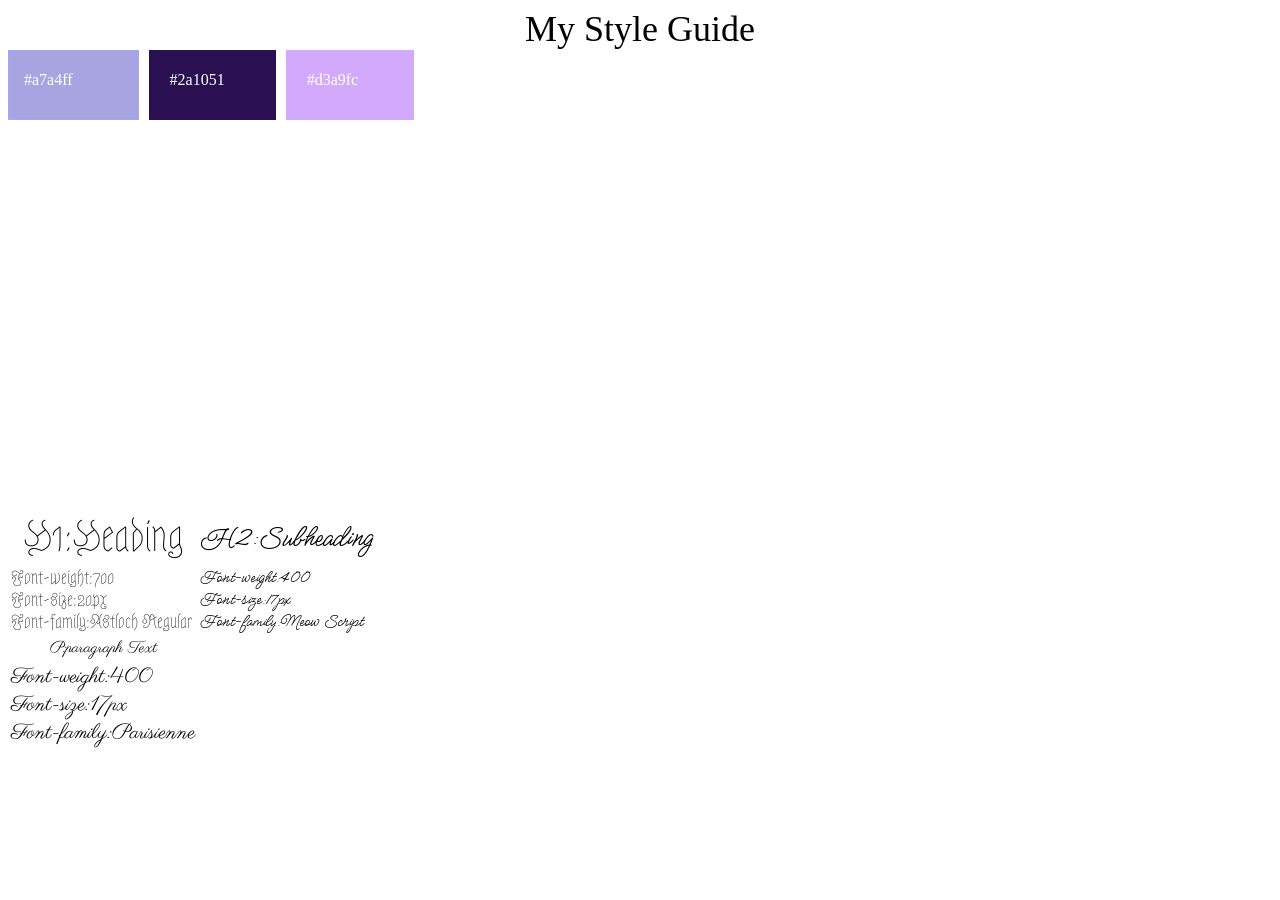
==== index.html @ a5e4c136 "rename" ====
<!DOCTYPE html>
<html lang="en">
  <head>
    <meta charset="UTF-8">
    <meta name="viewport" content="width=device-width, initial-scale=1.0">
    <title>My Style Guide</title>
    <link href="./styles.css" type="text/css" rel="stylesheet">
    <link rel="preconnect" href="fonts.googleapis.com">
    <link rel="preconnect" href="https://fonts.gstatic.com" crossorigin >
    <link href="https://fonts.googleapis.com/css2?family=Astloch:wght@400;700&family= Cinzel:wght@400..900&family=Meow+Script&family=Parisienne&display=swap" rel="stylesheet">
    <link href="https://fonts.googleapis.com/css2?family=Cormorant+Unicase:wght@300;400;500;600;700&display=swap" rel="stylesheet">
    </head>
    <body>
      <header>My Style Guide</header>
      <section class="sections">
        <div class="colors">
                <li class="color1">#a7a4ff</li>
                <li class="color3">#2a1051</li>
                <li class="color4">#d3a9fc</li>
                <li class="color5”>#4f0000</li>  
                <li class”=“color2”>#aa77aa</li>
                <li class="color6”>#003f5c</li>
                <li class="color7”>#ff80ff</li>
                <li class="color8”>#c80815</li>
                <li class="color9”>#a94e74</li>
                <li class="color10”>#7151a9</li>
                <li class="color11”>#ee00ff</li>
                <li class="color12”>#ff007f</li>
                <li class="color13”>#771155</li>
        </div>
    </section>
    <section class="sections">
        <table>
          <colgroup>
          <col span="1" />
          <col span="1" />
          </colgroup>
          <thead>
            <tr>
              <th scope="col" class="cinz">CINZEL</th>
              <th scope="col" class="para">Parisienne</th>
            </tr>
           </thead>
           <tbody>
            <tr>
              <td scope="col" class="cinz">Like the sailor said, quote..</td>
              <td class="c"> "Ain't that a hole in a boat".. </td>
            </tr>
            <tr>
              <td class="b">My head keeps spinnin' </td>
              <td class="d"> I go to sleep and keep grinnin' </td>
             </tr>
             <tr> 
              <td class="g">If this is just the beginnin' </td>
              <td class="h">My life is gonna be beautiful</td>
              </tr>
             </tbody>
            </table>
            <br /><br />
  <table>
    <colgroup>
    <col span="1" />
    <col span="1" class="font8" />
    </colgroup>
    <thead>
      <tr>
        <th scope="col" class="meow-script-regular">Meow Script</th>
        <th scope="col" class="astloch-regular">Astloch</th><th scope="col" class="Cormorant-unicase">Cormorant Unicase</th>
      </tr>
      </thead>
      <tbody>
        <tr>
          <td scope="col" class="f">..I've sunshine enough to spread</td>
          <td scope="col" class="i">It's just like the fella said</td>
          <td class="cormorant-unicase1">How lucky can one guy be</td>
        </tr>
        <tr>
          <td class="j">Tell me quick, </td> <td class="k">ain't love a kick </td><td class="cormorant-unicase-light">I kissed her and she kissed me</td>
        </tr>
        <tr>
          <td class="e">Tell me quick</td><td class="astloch">Ain't love a kick in the head</td>
          <td class="cormorant-unicase2">Like the fella once said..</td>
        </tr>
        <tr><td class="l">Ain't that a kick in the head</td><td class="m">The room was completely black</td><td class="cormorant-unicase-medium">I hugged her and she hugged back</td>
        </tr>
      </tbody>
    </table>
  </section>
<section>
  <section class="sections">
    <table>
      <colgroup>
      <col span="1" class="text1" />
      <col span="1" class="text2" />
      </colgroup>
      <thead>
        <tr>
          <th scope="col" class="h1header">H1:Heading</th>
          <th scope="col" class="subtext">H2:Subheading</th>
        </tr>
      </thead>
      <tbody>
        <tr>
            <td scope="col" class="ast">Font-weight:700<br />Font-size:20px<br />Font-family:Astloch Regular</td>
          <td class="meow">Font-weight:400<br />Font-size:17px<br />Font-family:Meow Script</td>
        </tr>
        <tr>
          <th scope="row" class="para">P:paragraph Text</th>
        </tr>
        <tr>
          <td scope="col" class="parisienne-regular">Font-weight:400<br />Font-size:17px<br />Font-family:Parisienne</td>
        </tr>
        </tbody>
      </table>
      </section>
    </body>
</html>
---- styles.css ----
*sections */

.sections {
  margin-top:20px;
  margin-bottom:20px;
  margin-left:10px;
  border:2px solid #EEddff;
  padding:5px;
}

/*headers and titles*/

.cinz {
  font-family: "Cinzel", serif;
  font-size: 20px;
  font-weight: 400;
  font-style: normal;
  letter-spacing: 2px;
}

header {
  font-family: "Times New Roman", cursive;
  font-size: 36px;
  font-weight: 300;
  font-style: normal;
  text-align:center;
}

li {
  color: #ffffff;
  font-family: ""
}

/* colors styling */

.colors {
  flex-direction: row;
  flex-wrap: wrap;
  align-items: flex-start;
  display: inline-flex;
}
.color1 {
  display: block;
  border-left: 1px solid #a7a4ff;
  border-right: 1px solid #a7a4ff;
  border-top: 1px solid #a7a4ff;
  border-bottom: 1px solid #a7a4ff;
  padding-left: 15px;
  padding-top: 20px;
  padding-bottom: 30px;
  padding-right: 65px;
  background-color: rgb(167, 164, 225);
  margin-right: 10px;
  margin-bottom: 5px;
}
.color2 {
  display: block;
  border-left: 1px solid #aa77aa;
  border-right: 1px solid #aa77aa;
  border-top: 1px solid #aa77aa;
  border-bottom: 1px solid #aa77aa;
  padding-left: 20px;
  padding-top: 20px;
  padding-bottom: 30px;
  padding-right: 65px;
  background-color: rgba(170, 119, 170, 1.0);
  margin-right: 10px;
  margin-left: 0px;
}
.color3 {
  display: block;
  border-left: 1px solid #2a1051;
  border-right: 1px solid #2a1051;
  border-top: 1px solid #2a1051;
  border-bottom: 1px solid #2a1051;
  padding-left: 20px;
  padding-top: 20px;
  padding-bottom: 30px;
  padding-right: 50px;
  background-color: rgba(42, 16, 81, 1.0);
  margin-left: 0px;
  margin-right: 10px;
  margin-bottom: 5px;
}
.color4 {
  display:block;
  border-left: 1px solid #d3a9fc;
  border-right: 1px solid #d3a9fc;
  border-top: 1px solid #d3a9fc;
  border-bottom: 1px solid #d3a9fc;
  padding-left: 20px;
  padding-top: 20px;
  padding-right: 55px;
  padding-bottom: 30px;
  background-color: rgba(211, 169, 252, 1.0);
  margin-left: 0px;
  margin-right: 10px;
  margin-bottom: 5px;
}
.color5 {
  display: block;
  border-left: 1px solid #4f0000;
  border-right: 1px solid #4f0000;
  border-top: 1px solid #4f0000;
  border-bottom: 1px solid #4f0000;
  padding-left: 20px;
  padding-top: 20px;
  padding-bottom: 30px;
  padding-right: 75px;
  background-color: rgba(79, 0, 0, 1.0);
  margin-right: 10px;
  margin-bottom: 5px;
  margin-left: 0px;
}
.color6 {
  display: block;
  border-left: 1px solid #003f5c;
  border-right: 1px solid #003f5c;
  border-top: 1px solid #003f5c;
  border-bottom: 1px solid #003f5c;
  padding-left: 10px;
  padding-top: 20px;
  padding-bottom: 30px;
  padding-right: 40px;
  background-color: rgba(0, 63, 92, 1.0);
  margin-right: 10px;
  margin-bottom: 5px;
  margin-left: 0px;
}
.color7 {
  display: block;
  border-left: 1px solid #ff80ff;
  border-right: 1px solid #ff80ff;
  border-top: 1px solid #ff80ff;
  border-bottom: 1px solid #ff80ff;
  padding-left: 20px;
  padding-top: 20px;
  padding-bottom: 30px;
  padding-right: 70px;
  background-color: rgba(255, 128, 255, 1.0);
  margin-left: 0px;
  margin-right: 5px;
  margin-bottom: 5px;
}
.color8 {
  display: block;
  border-left: 1px solid #c80815;
  border-right: 1px solid #c80815;
  border-top: 1px solid #c80815;
  border-bottom: 1px solid #c80815;
  padding-left: 20px;
  padding-top: 20px;
  padding-bottom: 30px;
  padding-right: 40px;
  background-color: rgba(200, 8, 21, 1.0);
  margin-left: 3px;
  margin-right: 10px;
  margin-bottom: 5px;
}
.color9 {
  display: block;
  border-left: 1px solid #a94e74;
  border-right: 1px solid #a94e74;
  border-top: 1px solid #a94e74;
  border-bottom: 1px solid #a94e74;
  padding-left: 20px;
  padding-top: 20px;
  padding-bottom: 30px;
  padding-right: 80px;
  background-color: rgba(168, 78, 116, 1.0);
  margin-left: 0px;
  margin-right: 10px;
  margin-bottom: 5px;
}
.color10 {
  display: block;
  border-left: 1px solid #7151a9;
  border-right: 1px solid #7151a9;
  border-top: 1px solid #7151a9;
  border-bottom: 1px solid #7151a9;
  padding-left: 20px;
  padding-top: 20px;
  padding-bottom: 30px;
  padding-right: 60px;
  background-color: rgba(113, 81, 169, 1.0);
  margin-left: 0px;
  margin-right: 10px;
  margin-bottom: 5px;
}
.color11 {
  display: block;
  border-left: 1px solid #ee00ff;
  border-right: 1px solid #ee00ff;
  border-top: 1px solid #ee00ff;
  border-bottom: 1px solid #ee00ff;
  padding-left: 20px;
  padding-top: 20px;
  padding-bottom: 30px;
  padding-right: 58px;
  background-color: rgb(238, 0, 255);
  margin-left: 0px;
  margin-right: 10px;
  margin-bottom: 5px;
}
.color12 {
  display: block;
  border-left: 1px solid #ff007f;
  border-right: 1px solid #ff007f;
  border-top: 1px solid #ff007f;
  border-bottom: 1px solid #ff007f;
  padding-left: 20px;
  padding-top: 20px;
  padding-bottom: 30px;
  padding-right: 55px;
  background-color: rgba(255, 0, 128, 1.0);
  margin-left: 0px;
  margin-right: 10px;
  margin-bottom: 5px;
}
.color13 {
  display: block;
  border-left: 1px solid #771155;
  border-right: 1px solid #771155;
  border-top: 1px solid #771155;
  border-bottom: 1px solid #771155;
  padding-left: 20px;
  padding-top: 20px;
  padding-bottom: 30px;
  padding-right: 60px;
  background-color: rgba(119, 17, 85, 1.0);
  margin-left: 0px;
  margin-right: 10px;
  margin-bottom: 5px;
}

/*font styles and font table styling */

.astloch-bold{
  font-family: "Astloch", system-ui;
  font-weight: 400;
  font-style: normal;
  font-size: 36px;
}

.textstyles {
  font-family: "Engagement", cursive;
  font-weight: 100;
  font-size: 18px;
  font-style: normal;
}

.c {
  font-family: "Parisienne", serif;
  font-size: 18px;
  font-weight: 400;
  font-style: normal;
  letter-spacing: 2px;
  text-decoration: underline;
}

.b {
  font-family: "Cinzel", serif;
  font-size: 18px;
  font-weight: 400;
  font-style: normal;
  letter-spacing: 2px;
  text-transform: lowercase;
}

.d {
  font-family: "Parisienne", serif;
  font-size: 18px;
  font-weight: 400;
  font-style: normal;
  letter-spacing: 2px;
  text-transform: lowercase;
}

.meow-script-regular {
  font-family: "Meow Script";
  font-weight: 400;
  font-style: normal;
  font-size: 36px;
}

.e {
  font-family: "Meow Script", serif;
  font-size: 36px;
  font-weight: 300;
  font-style: normal;
}

.g {
  font-family: "Cinzel", serif;
  font-size: 18px;
  font-weight: 400;
  font-style: normal;
  text-transform: uppercase;
}

.h {
  font-family: "Parisienne", serif;
  font-size: 18px;
  font-weight: 300;
  font-style: italic;
}

.f {
  font-family: "Meow Script", serif;
  font-size: 18px;
  font-weight: 400;
  font-style: normal;
}
.i {
  font-family: "Astloch", serif;
  font-size: 25px;
  font-weight: 300;
  font-style: normal;
  text-decoration: underline;
}

.k {
  font-family: "Astloch", serif;
  font-size: 20px;
  font-weight: 400;
  font-style: normal;
}

.j {
  font-family: "Meow Script", serif;
  font-size: 37px;
  font-weight: 600;
  font-style: normal;
  text-transform: lowercase;
}

.Cormorant-Unicase {
  font-family: "Cormorant Unicase", serif;
  font-weight: 300;
  font-style: normal;
}

.cormorant-unicase1 {
  font-family: "Cormorant Unicase", serif;
  font-weight: 400;
  font-size: 21px;
  font-style: normal;
}

.cormorant-unicase-light {
  font-family: "Cormorant Unicase", serif;
  font-weight: 300;
  font-size: 18px;
  font-style: normal;
}
.cormorant-unicase2 {
  font-family: "Cormorant Unicase", serif;
  font-weight: 300;
  font-size: 18px;
  font-style: normal;
  text-decoration: underline;
}
.astloch-regular {
  font-family: "Astloch", system-ui;
  font-weight: 400;
  font-size: 31px;
  font-style: normal;
}
.astloch {
  font-family: "Astloch", system-ui;
  font-weight: 400;
  font-size: 21px;
  font-style: normal;
}
.l {
  font-family: "Meow Script", serif;
  font-weight: 300;
  font-size: 20px;
  font-style: normal;
}
.m {
  font-family: "Astloch", system-ui;
  font-weight: 300;
  font-size: 18px;
  font-style: normal;
}
.cormorant-unicase-medium {
  font-family: "Cormorant Unicase", serif;
  font-weight: 500;
  font-style: normal; 
}
/*text styles section */
.h1header {
  font-family: "Astloch", system-ui;
  font-weight: 400;
  font-size: 41px;
  font-style: bold;
}
.subtext {
  font-family: "Meow Script", serif;
  font-weight: 400;
  font-size: 31px;
  font-style: bold;
}
.ast{
  font-family: "Astloch", system-ui;
  font-weight: 400;
  font-size: 18px;
  font-style: normal;
}

.meow {
  font-family: "Meow Script", serif;
  font-weight: 400;
  font-size: 18px;
  font-style: normal;
}

.para {
  font-family: "Parisienne", sans-serif;
  font-weight: 400;
  font-style: normal;
}
.parisienne-regular {
  font-family: "Parisienne", sans-serif;
  font-weight: 400;
  font-size: 21px;
  font-style: normal;
}
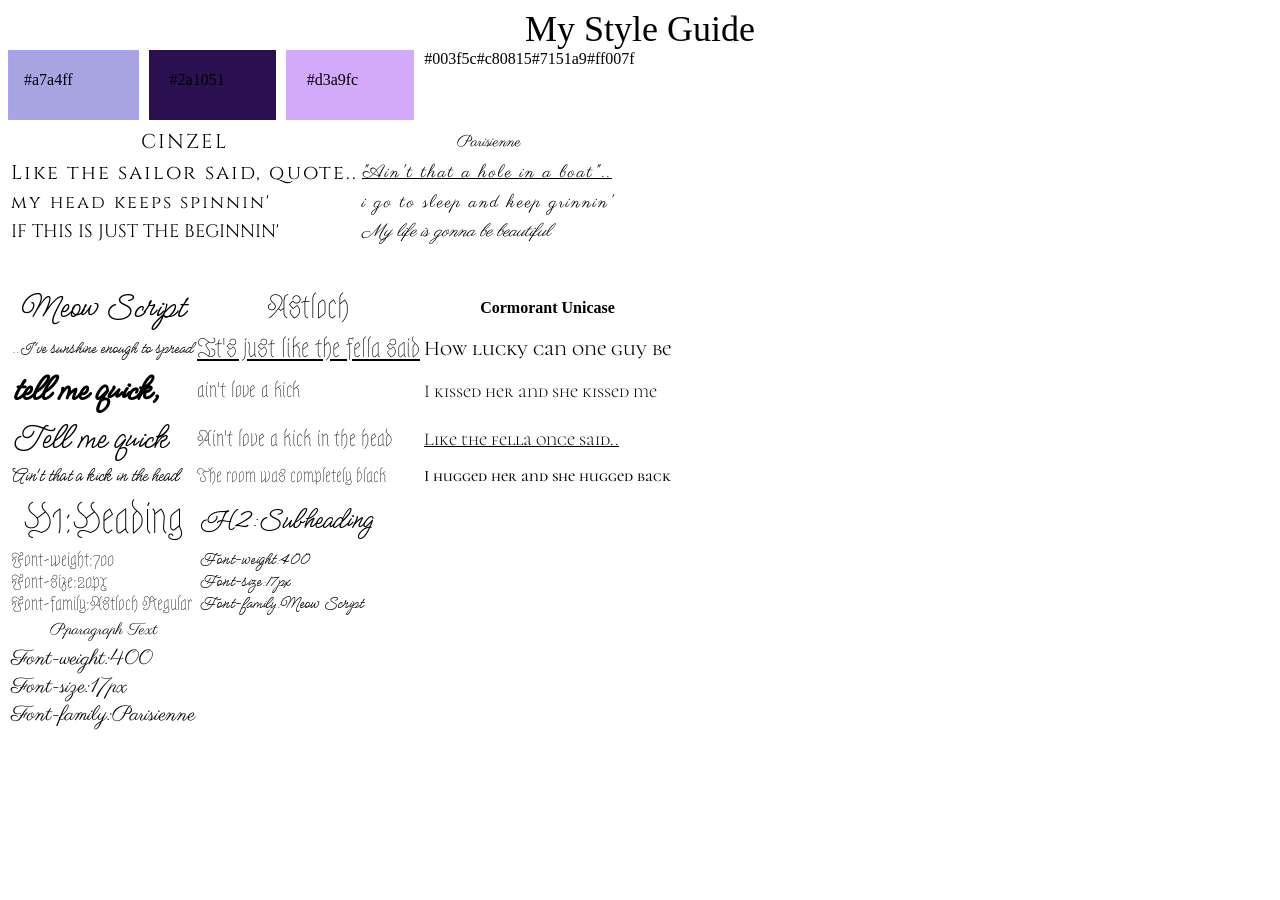
==== commit 2d84104f: "Change color list from <li> to <div> elements Updated color list from list items to div elements for" ====
--- a/index.html
+++ b/index.html
@@ -14,19 +14,19 @@
       <header>My Style Guide</header>
       <section class="sections">
         <div class="colors">
-                <li class="color1">#a7a4ff</li>
-                <li class="color3">#2a1051</li>
-                <li class="color4">#d3a9fc</li>
-                <li class="color5”>#4f0000</li>  
-                <li class”=“color2”>#aa77aa</li>
-                <li class="color6”>#003f5c</li>
-                <li class="color7”>#ff80ff</li>
-                <li class="color8”>#c80815</li>
-                <li class="color9”>#a94e74</li>
-                <li class="color10”>#7151a9</li>
-                <li class="color11”>#ee00ff</li>
-                <li class="color12”>#ff007f</li>
-                <li class="color13”>#771155</li>
+                <div class="color1">#a7a4ff</div>
+                <div class="color3">#2a1051</div>
+                <div class="color4">#d3a9fc</div>
+                <div class="color5”>#4f0000</div>  
+                <div class”=“color2”>#aa77aa</div>
+                <div class="color6”>#003f5c</div>
+                <div class="color7”>#ff80ff</div>
+                <div class="color8”>#c80815</div>
+                <div class="color9”>#a94e74</div>
+                <div class="color10”>#7151a9</div>
+                <div class="color11”>#ee00ff</div>
+                <div class="color12”>#ff007f</div>
+                <div class="color13”>#771155</div>
         </div>
     </section>
     <section class="sections">
@@ -115,4 +115,4 @@
       </section>
     </body>
 </html>
-        +        
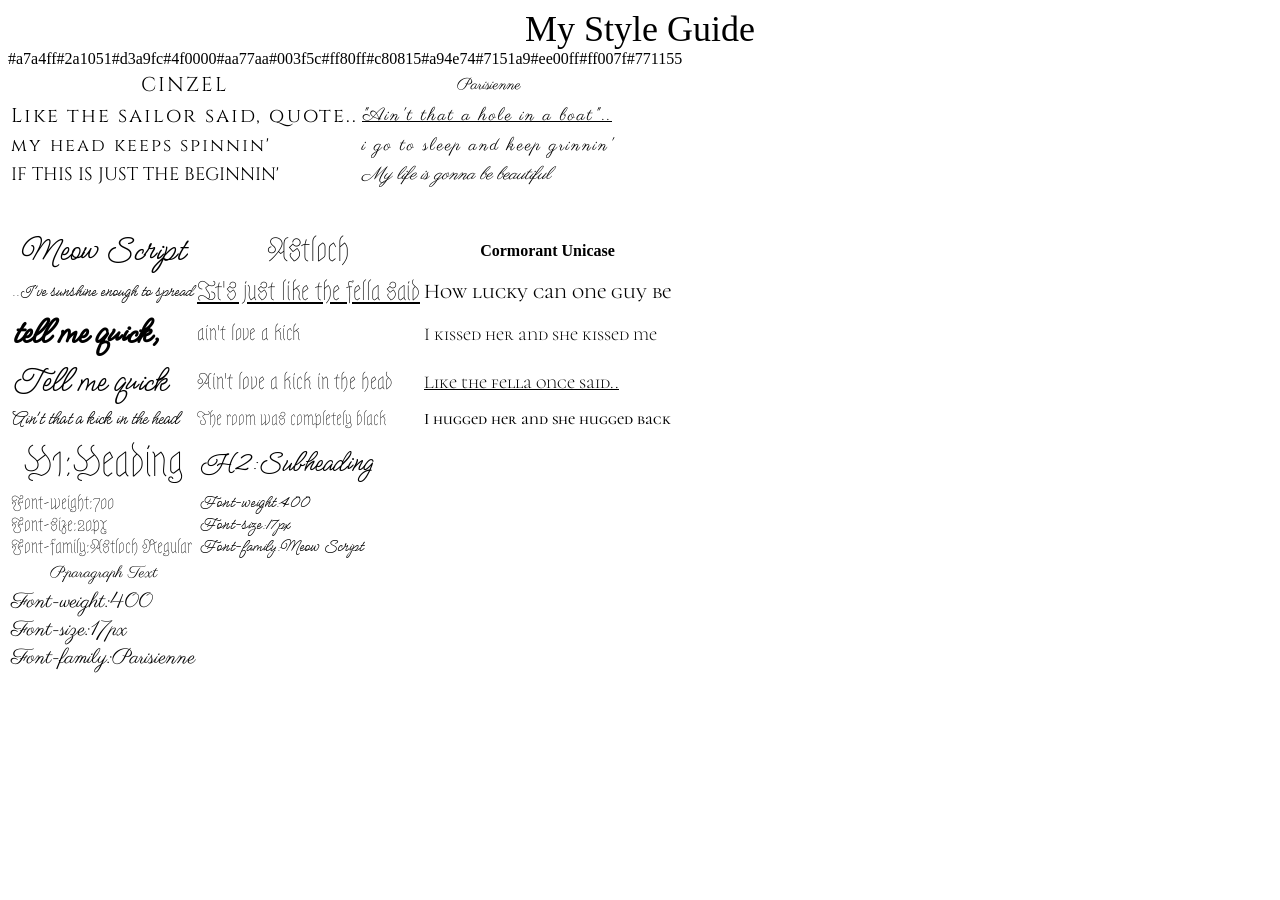
==== commit 0406877c: "Change div classes to IDs for color sections" ====
--- a/index.html
+++ b/index.html
@@ -14,19 +14,19 @@
       <header>My Style Guide</header>
       <section class="sections">
         <div class="colors">
-                <div class="color1">#a7a4ff</div>
-                <div class="color3">#2a1051</div>
-                <div class="color4">#d3a9fc</div>
-                <div class="color5”>#4f0000</div>  
-                <div class”=“color2”>#aa77aa</div>
-                <div class="color6”>#003f5c</div>
-                <div class="color7”>#ff80ff</div>
-                <div class="color8”>#c80815</div>
-                <div class="color9”>#a94e74</div>
-                <div class="color10”>#7151a9</div>
-                <div class="color11”>#ee00ff</div>
-                <div class="color12”>#ff007f</div>
-                <div class="color13”>#771155</div>
+                <div id="color1">#a7a4ff</div>
+                <div id="color3">#2a1051</div>
+                <div id="color4">#d3a9fc</div>
+                <div id="color5">#4f0000</div>  
+                <div id="color2">#aa77aa</div>
+                <div id="color6">#003f5c</div>
+                <div id="color7">#ff80ff</div>
+                <div id="color8">#c80815</div>
+                <div id="color9">#a94e74</div>
+                <div id="color10">#7151a9</div>
+                <div id="color11">#ee00ff</div>
+                <div id="color12">#ff007f</div>
+                <div id="color13">#771155</div>
         </div>
     </section>
     <section class="sections">
--- a/styles.css
+++ b/styles.css
@@ -4,8 +4,10 @@
   margin-top:20px;
   margin-bottom:20px;
   margin-left:10px;
+  margin-right: 20px;
   border:2px solid #EEddff;
   padding:5px;
+  display: flex;
 }
 
 /*headers and titles*/
@@ -39,6 +41,7 @@
   align-items: flex-start;
   display: inline-flex;
 }
+
 .color1 {
   display: block;
   border-left: 1px solid #a7a4ff;
@@ -53,6 +56,7 @@
   margin-right: 10px;
   margin-bottom: 5px;
 }
+
 .color2 {
   display: block;
   border-left: 1px solid #aa77aa;
@@ -67,6 +71,7 @@
   margin-right: 10px;
   margin-left: 0px;
 }
+
 .color3 {
   display: block;
   border-left: 1px solid #2a1051;
@@ -82,6 +87,7 @@
   margin-right: 10px;
   margin-bottom: 5px;
 }
+
 .color4 {
   display:block;
   border-left: 1px solid #d3a9fc;
@@ -97,6 +103,7 @@
   margin-right: 10px;
   margin-bottom: 5px;
 }
+
 .color5 {
   display: block;
   border-left: 1px solid #4f0000;
@@ -112,6 +119,7 @@
   margin-bottom: 5px;
   margin-left: 0px;
 }
+
 .color6 {
   display: block;
   border-left: 1px solid #003f5c;
@@ -127,6 +135,7 @@
   margin-bottom: 5px;
   margin-left: 0px;
 }
+
 .color7 {
   display: block;
   border-left: 1px solid #ff80ff;
@@ -142,6 +151,7 @@
   margin-right: 5px;
   margin-bottom: 5px;
 }
+
 .color8 {
   display: block;
   border-left: 1px solid #c80815;
@@ -157,6 +167,7 @@
   margin-right: 10px;
   margin-bottom: 5px;
 }
+
 .color9 {
   display: block;
   border-left: 1px solid #a94e74;
@@ -172,6 +183,7 @@
   margin-right: 10px;
   margin-bottom: 5px;
 }
+
 .color10 {
   display: block;
   border-left: 1px solid #7151a9;
@@ -187,6 +199,7 @@
   margin-right: 10px;
   margin-bottom: 5px;
 }
+
 .color11 {
   display: block;
   border-left: 1px solid #ee00ff;
@@ -202,6 +215,7 @@
   margin-right: 10px;
   margin-bottom: 5px;
 }
+
 .color12 {
   display: block;
   border-left: 1px solid #ff007f;
@@ -217,6 +231,7 @@
   margin-right: 10px;
   margin-bottom: 5px;
 }
+
 .color13 {
   display: block;
   border-left: 1px solid #771155;
@@ -426,4 +441,4 @@
   font-weight: 400;
   font-size: 21px;
   font-style: normal;
-}+}
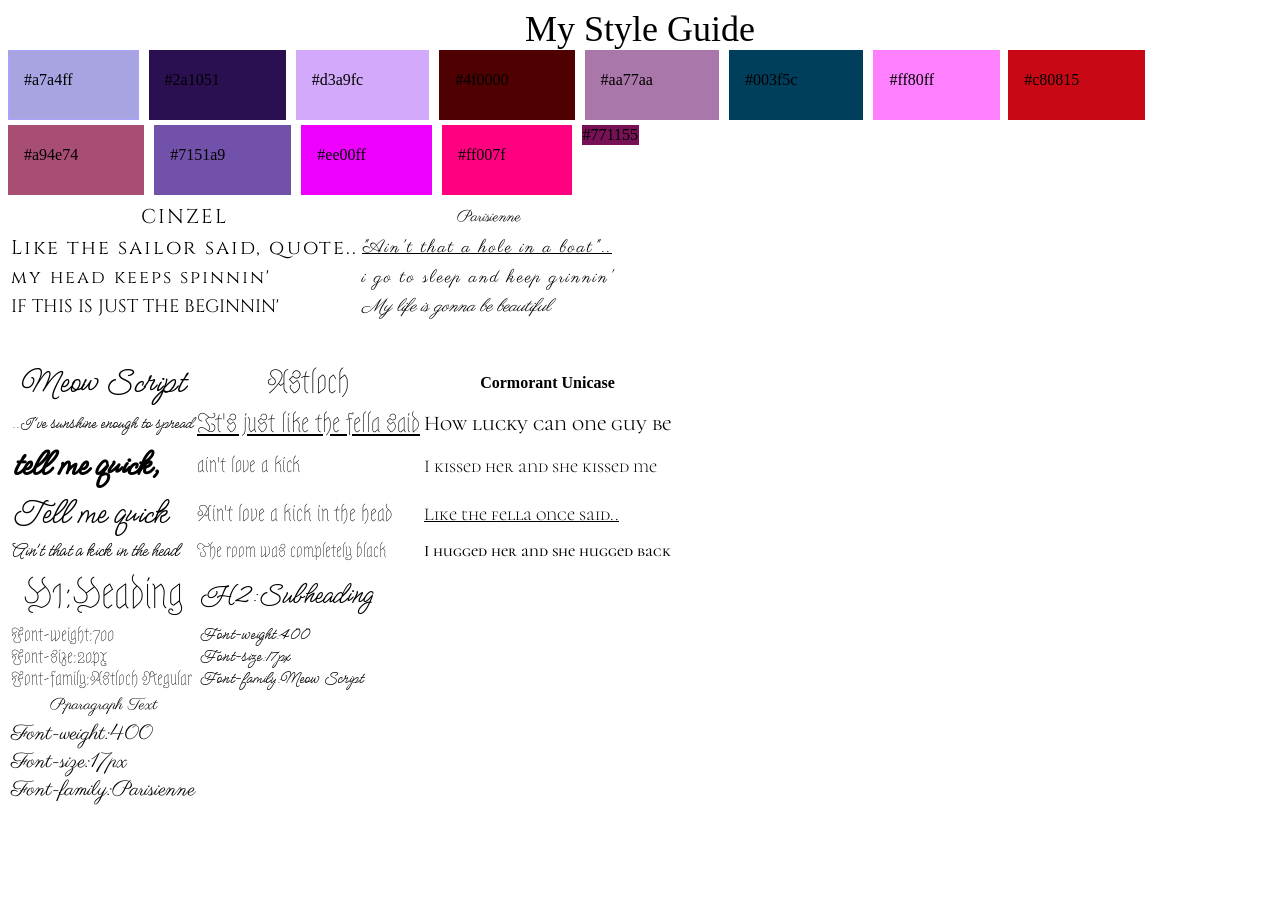
==== commit b4dca4c8: "Change color divs to use 'dice' class" ====
--- a/index.html
+++ b/index.html
@@ -14,19 +14,19 @@
       <header>My Style Guide</header>
       <section class="sections">
         <div class="colors">
-                <div id="color1">#a7a4ff</div>
-                <div id="color3">#2a1051</div>
-                <div id="color4">#d3a9fc</div>
-                <div id="color5">#4f0000</div>  
-                <div id="color2">#aa77aa</div>
-                <div id="color6">#003f5c</div>
-                <div id="color7">#ff80ff</div>
-                <div id="color8">#c80815</div>
-                <div id="color9">#a94e74</div>
-                <div id="color10">#7151a9</div>
-                <div id="color11">#ee00ff</div>
-                <div id="color12">#ff007f</div>
-                <div id="color13">#771155</div>
+                <div class="dice" id="color1">#a7a4ff</div>
+                <div class="dice" id="color3">#2a1051</div>
+                <div class="dice" id="color4">#d3a9fc</div>
+                <div class="dice" id="color5">#4f0000</div>  
+                <div class="dice" id="color2">#aa77aa</div>
+                <div class="dice" id="color6">#003f5c</div>
+                <div class="dice" id="color7">#ff80ff</div>
+                <div class="dice" id="color8">#c80815</div>
+                <div class="dice" id="color9">#a94e74</div>
+                <div class="dice" id="color10">#7151a9</div>
+                <div class="dice" id="color11">#ee00ff</div>
+                <div class="dice" id="color12">#ff007f</div>
+                <div class="dice" id="color13">#771155</div>
         </div>
     </section>
     <section class="sections">
--- a/styles.css
+++ b/styles.css
@@ -7,7 +7,6 @@
   margin-right: 20px;
   border:2px solid #EEddff;
   padding:5px;
-  display: flex;
 }
 
 /*headers and titles*/
@@ -28,9 +27,22 @@
   text-align:center;
 }
 
-li {
-  color: #ffffff;
-  font-family: ""
+#color1, 
+#color2, 
+#color3, 
+#color4, 
+#color5, 
+#color6, 
+#color7, 
+#color8, 
+#color9, 
+#color10, 
+#color11, 
+#color12 {
+  padding-left: 15px;
+  padding-top: 20px;
+  padding-bottom: 30px;
+  padding-right: 65px;
 }
 
 /* colors styling */
@@ -42,206 +54,154 @@
   display: inline-flex;
 }
 
-.color1 {
+#color1 {
   display: block;
   border-left: 1px solid #a7a4ff;
   border-right: 1px solid #a7a4ff;
   border-top: 1px solid #a7a4ff;
   border-bottom: 1px solid #a7a4ff;
-  padding-left: 15px;
-  padding-top: 20px;
-  padding-bottom: 30px;
-  padding-right: 65px;
   background-color: rgb(167, 164, 225);
   margin-right: 10px;
   margin-bottom: 5px;
 }
 
-.color2 {
+#color2 {
   display: block;
   border-left: 1px solid #aa77aa;
   border-right: 1px solid #aa77aa;
   border-top: 1px solid #aa77aa;
   border-bottom: 1px solid #aa77aa;
-  padding-left: 20px;
-  padding-top: 20px;
-  padding-bottom: 30px;
-  padding-right: 65px;
   background-color: rgba(170, 119, 170, 1.0);
   margin-right: 10px;
   margin-left: 0px;
 }
 
-.color3 {
+#color3 {
   display: block;
   border-left: 1px solid #2a1051;
   border-right: 1px solid #2a1051;
   border-top: 1px solid #2a1051;
   border-bottom: 1px solid #2a1051;
-  padding-left: 20px;
-  padding-top: 20px;
-  padding-bottom: 30px;
-  padding-right: 50px;
   background-color: rgba(42, 16, 81, 1.0);
   margin-left: 0px;
   margin-right: 10px;
   margin-bottom: 5px;
 }
 
-.color4 {
+#color4 {
   display:block;
   border-left: 1px solid #d3a9fc;
   border-right: 1px solid #d3a9fc;
   border-top: 1px solid #d3a9fc;
   border-bottom: 1px solid #d3a9fc;
-  padding-left: 20px;
-  padding-top: 20px;
-  padding-right: 55px;
-  padding-bottom: 30px;
   background-color: rgba(211, 169, 252, 1.0);
   margin-left: 0px;
   margin-right: 10px;
   margin-bottom: 5px;
 }
 
-.color5 {
+#color5 {
   display: block;
   border-left: 1px solid #4f0000;
   border-right: 1px solid #4f0000;
   border-top: 1px solid #4f0000;
   border-bottom: 1px solid #4f0000;
-  padding-left: 20px;
-  padding-top: 20px;
-  padding-bottom: 30px;
-  padding-right: 75px;
   background-color: rgba(79, 0, 0, 1.0);
   margin-right: 10px;
   margin-bottom: 5px;
   margin-left: 0px;
 }
 
-.color6 {
+#color6 {
   display: block;
   border-left: 1px solid #003f5c;
   border-right: 1px solid #003f5c;
   border-top: 1px solid #003f5c;
   border-bottom: 1px solid #003f5c;
-  padding-left: 10px;
-  padding-top: 20px;
-  padding-bottom: 30px;
-  padding-right: 40px;
   background-color: rgba(0, 63, 92, 1.0);
   margin-right: 10px;
   margin-bottom: 5px;
   margin-left: 0px;
 }
 
-.color7 {
+#color7 {
   display: block;
   border-left: 1px solid #ff80ff;
   border-right: 1px solid #ff80ff;
   border-top: 1px solid #ff80ff;
   border-bottom: 1px solid #ff80ff;
-  padding-left: 20px;
-  padding-top: 20px;
-  padding-bottom: 30px;
-  padding-right: 70px;
   background-color: rgba(255, 128, 255, 1.0);
   margin-left: 0px;
   margin-right: 5px;
   margin-bottom: 5px;
 }
 
-.color8 {
+#color8 {
   display: block;
   border-left: 1px solid #c80815;
   border-right: 1px solid #c80815;
   border-top: 1px solid #c80815;
   border-bottom: 1px solid #c80815;
-  padding-left: 20px;
-  padding-top: 20px;
-  padding-bottom: 30px;
-  padding-right: 40px;
   background-color: rgba(200, 8, 21, 1.0);
   margin-left: 3px;
   margin-right: 10px;
   margin-bottom: 5px;
 }
 
-.color9 {
+#color9 {
   display: block;
   border-left: 1px solid #a94e74;
   border-right: 1px solid #a94e74;
   border-top: 1px solid #a94e74;
   border-bottom: 1px solid #a94e74;
-  padding-left: 20px;
-  padding-top: 20px;
-  padding-bottom: 30px;
-  padding-right: 80px;
   background-color: rgba(168, 78, 116, 1.0);
   margin-left: 0px;
   margin-right: 10px;
   margin-bottom: 5px;
 }
 
-.color10 {
+#color10 {
   display: block;
   border-left: 1px solid #7151a9;
   border-right: 1px solid #7151a9;
   border-top: 1px solid #7151a9;
   border-bottom: 1px solid #7151a9;
-  padding-left: 20px;
-  padding-top: 20px;
-  padding-bottom: 30px;
-  padding-right: 60px;
   background-color: rgba(113, 81, 169, 1.0);
   margin-left: 0px;
   margin-right: 10px;
   margin-bottom: 5px;
 }
 
-.color11 {
+#color11 {
   display: block;
   border-left: 1px solid #ee00ff;
   border-right: 1px solid #ee00ff;
   border-top: 1px solid #ee00ff;
   border-bottom: 1px solid #ee00ff;
-  padding-left: 20px;
-  padding-top: 20px;
-  padding-bottom: 30px;
-  padding-right: 58px;
   background-color: rgb(238, 0, 255);
   margin-left: 0px;
   margin-right: 10px;
   margin-bottom: 5px;
 }
 
-.color12 {
+#color12 {
   display: block;
   border-left: 1px solid #ff007f;
   border-right: 1px solid #ff007f;
   border-top: 1px solid #ff007f;
   border-bottom: 1px solid #ff007f;
-  padding-left: 20px;
-  padding-top: 20px;
-  padding-bottom: 30px;
-  padding-right: 55px;
   background-color: rgba(255, 0, 128, 1.0);
   margin-left: 0px;
   margin-right: 10px;
   margin-bottom: 5px;
 }
 
-.color13 {
+#color13 {
   display: block;
   border-left: 1px solid #771155;
   border-right: 1px solid #771155;
   border-top: 1px solid #771155;
   border-bottom: 1px solid #771155;
-  padding-left: 20px;
-  padding-top: 20px;
-  padding-bottom: 30px;
-  padding-right: 60px;
   background-color: rgba(119, 17, 85, 1.0);
   margin-left: 0px;
   margin-right: 10px;
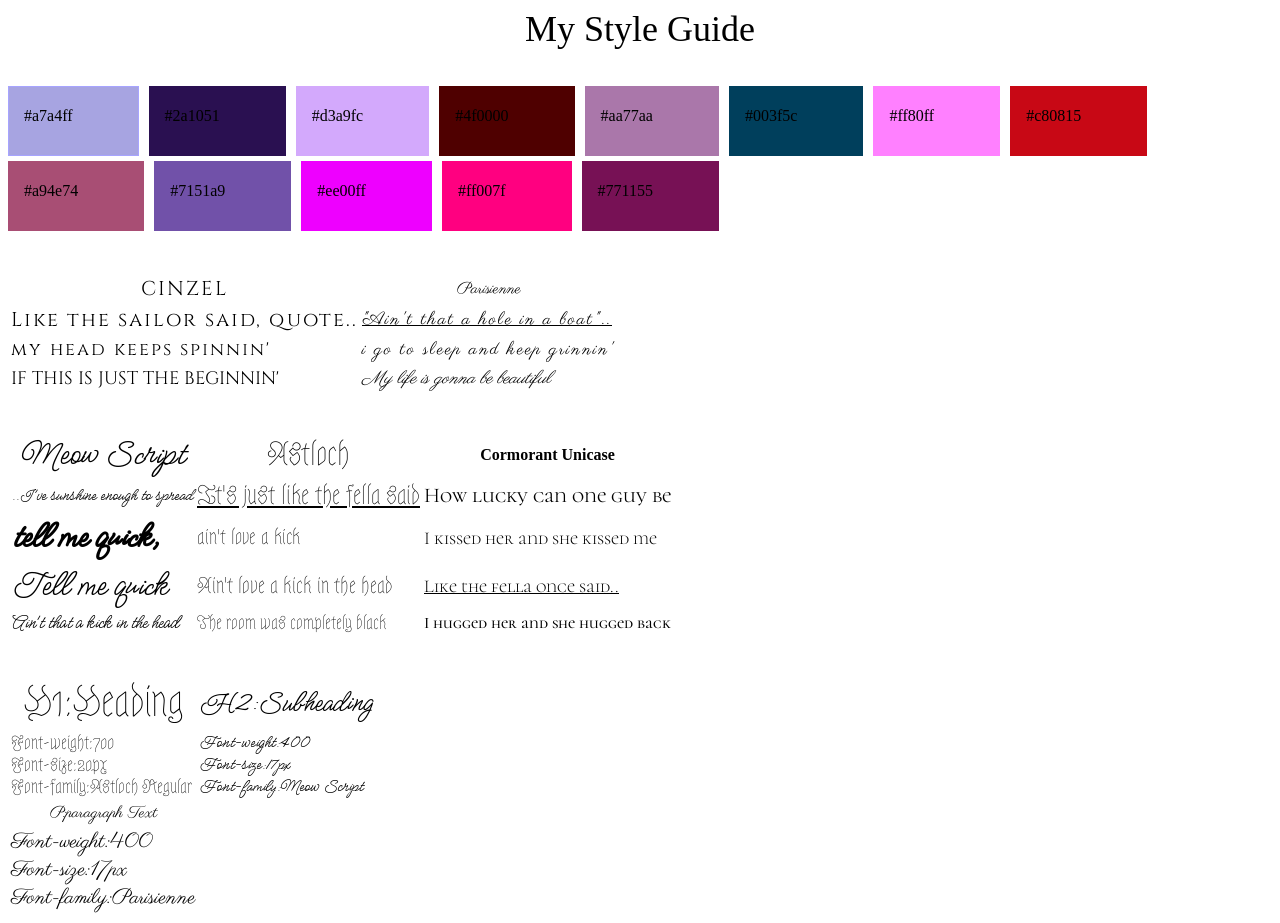
==== commit 42175bc0: "Add spacing between sections in index.html" ====
--- a/index.html
+++ b/index.html
@@ -12,6 +12,8 @@
     </head>
     <body>
       <header>My Style Guide</header>
+
+      <br /><br />
       <section class="sections">
         <div class="colors">
                 <div class="dice" id="color1">#a7a4ff</div>
@@ -29,6 +31,7 @@
                 <div class="dice" id="color13">#771155</div>
         </div>
     </section>
+      <br /><br />
     <section class="sections">
         <table>
           <colgroup>
@@ -86,6 +89,8 @@
       </tbody>
     </table>
   </section>
+
+      <br /><br />
 <section>
   <section class="sections">
     <table>
--- a/styles.css
+++ b/styles.css
@@ -27,22 +27,13 @@
   text-align:center;
 }
 
-#color1, 
-#color2, 
-#color3, 
-#color4, 
-#color5, 
-#color6, 
-#color7, 
-#color8, 
-#color9, 
-#color10, 
-#color11, 
-#color12 {
+.dice {
   padding-left: 15px;
   padding-top: 20px;
   padding-bottom: 30px;
   padding-right: 65px;
+  margin-right: 10px;
+  margin-bottom: 5px;
 }
 
 /* colors styling */
@@ -51,7 +42,7 @@
   flex-direction: row;
   flex-wrap: wrap;
   align-items: flex-start;
-  display: inline-flex;
+  display: flex;
 }
 
 #color1 {
@@ -61,8 +52,6 @@
   border-top: 1px solid #a7a4ff;
   border-bottom: 1px solid #a7a4ff;
   background-color: rgb(167, 164, 225);
-  margin-right: 10px;
-  margin-bottom: 5px;
 }
 
 #color2 {
@@ -72,8 +61,6 @@
   border-top: 1px solid #aa77aa;
   border-bottom: 1px solid #aa77aa;
   background-color: rgba(170, 119, 170, 1.0);
-  margin-right: 10px;
-  margin-left: 0px;
 }
 
 #color3 {
@@ -83,9 +70,6 @@
   border-top: 1px solid #2a1051;
   border-bottom: 1px solid #2a1051;
   background-color: rgba(42, 16, 81, 1.0);
-  margin-left: 0px;
-  margin-right: 10px;
-  margin-bottom: 5px;
 }
 
 #color4 {
@@ -95,9 +79,6 @@
   border-top: 1px solid #d3a9fc;
   border-bottom: 1px solid #d3a9fc;
   background-color: rgba(211, 169, 252, 1.0);
-  margin-left: 0px;
-  margin-right: 10px;
-  margin-bottom: 5px;
 }
 
 #color5 {
@@ -107,9 +88,6 @@
   border-top: 1px solid #4f0000;
   border-bottom: 1px solid #4f0000;
   background-color: rgba(79, 0, 0, 1.0);
-  margin-right: 10px;
-  margin-bottom: 5px;
-  margin-left: 0px;
 }
 
 #color6 {
@@ -119,9 +97,6 @@
   border-top: 1px solid #003f5c;
   border-bottom: 1px solid #003f5c;
   background-color: rgba(0, 63, 92, 1.0);
-  margin-right: 10px;
-  margin-bottom: 5px;
-  margin-left: 0px;
 }
 
 #color7 {
@@ -131,9 +106,6 @@
   border-top: 1px solid #ff80ff;
   border-bottom: 1px solid #ff80ff;
   background-color: rgba(255, 128, 255, 1.0);
-  margin-left: 0px;
-  margin-right: 5px;
-  margin-bottom: 5px;
 }
 
 #color8 {
@@ -143,9 +115,6 @@
   border-top: 1px solid #c80815;
   border-bottom: 1px solid #c80815;
   background-color: rgba(200, 8, 21, 1.0);
-  margin-left: 3px;
-  margin-right: 10px;
-  margin-bottom: 5px;
 }
 
 #color9 {
@@ -155,9 +124,6 @@
   border-top: 1px solid #a94e74;
   border-bottom: 1px solid #a94e74;
   background-color: rgba(168, 78, 116, 1.0);
-  margin-left: 0px;
-  margin-right: 10px;
-  margin-bottom: 5px;
 }
 
 #color10 {
@@ -167,9 +133,6 @@
   border-top: 1px solid #7151a9;
   border-bottom: 1px solid #7151a9;
   background-color: rgba(113, 81, 169, 1.0);
-  margin-left: 0px;
-  margin-right: 10px;
-  margin-bottom: 5px;
 }
 
 #color11 {
@@ -179,9 +142,6 @@
   border-top: 1px solid #ee00ff;
   border-bottom: 1px solid #ee00ff;
   background-color: rgb(238, 0, 255);
-  margin-left: 0px;
-  margin-right: 10px;
-  margin-bottom: 5px;
 }
 
 #color12 {
@@ -191,9 +151,6 @@
   border-top: 1px solid #ff007f;
   border-bottom: 1px solid #ff007f;
   background-color: rgba(255, 0, 128, 1.0);
-  margin-left: 0px;
-  margin-right: 10px;
-  margin-bottom: 5px;
 }
 
 #color13 {
@@ -203,9 +160,6 @@
   border-top: 1px solid #771155;
   border-bottom: 1px solid #771155;
   background-color: rgba(119, 17, 85, 1.0);
-  margin-left: 0px;
-  margin-right: 10px;
-  margin-bottom: 5px;
 }
 
 /*font styles and font table styling */
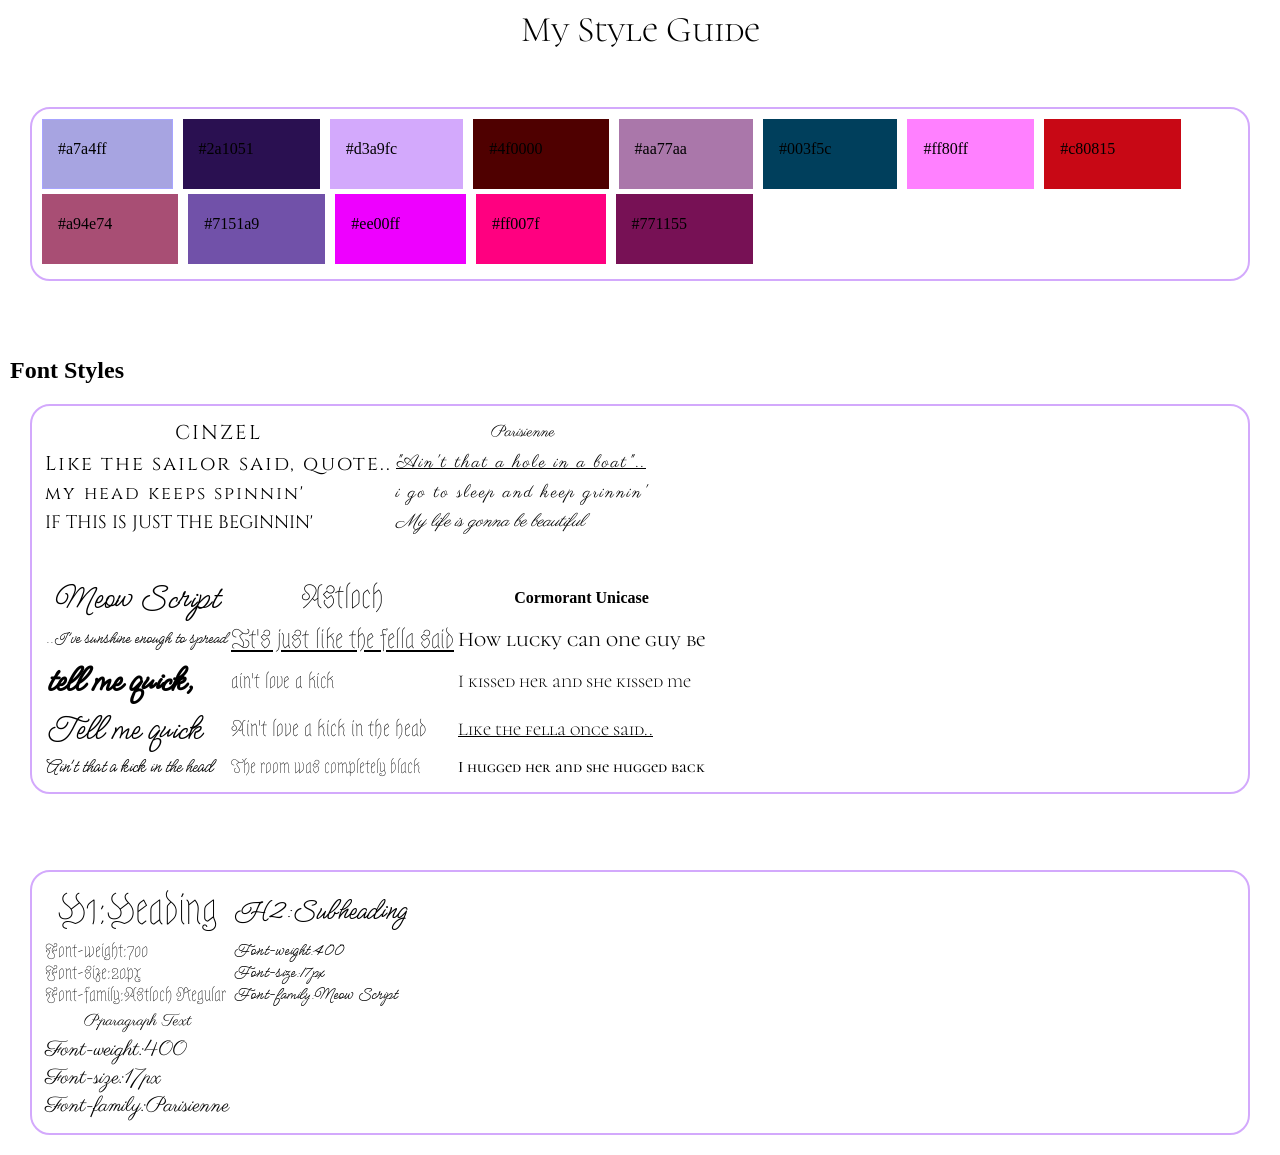
==== commit 30d40e8c: "Add 'Font Styles' heading to index.html" ====
--- a/index.html
+++ b/index.html
@@ -32,6 +32,7 @@
         </div>
     </section>
       <br /><br />
+      <h2>Font Styles</h2>
     <section class="sections">
         <table>
           <colgroup>
--- a/styles.css
+++ b/styles.css
@@ -1,12 +1,21 @@
-*sections */
+/*sections */
 
 .sections {
   margin-top:20px;
   margin-bottom:20px;
-  margin-left:10px;
+  margin-left:20px;
   margin-right: 20px;
-  border:2px solid #EEddff;
-  padding:5px;
+  border:2px solid #d3a9fc;
+  padding-left:10px;
+  padding-right:10px;
+  padding-top:10px;
+  padding-bottom: 10px;
+  border-radius: 20px;
+}
+
+body {
+  margin-left: 10px;
+  margin-right: 10px;
 }
 
 /*headers and titles*/
@@ -20,7 +29,7 @@
 }
 
 header {
-  font-family: "Times New Roman", cursive;
+  font-family: "Cormorant Unicase", cursive;
   font-size: 36px;
   font-weight: 300;
   font-style: normal;
@@ -41,7 +50,7 @@
 .colors {
   flex-direction: row;
   flex-wrap: wrap;
-  align-items: flex-start;
+  align-items: center;
   display: flex;
 }
 
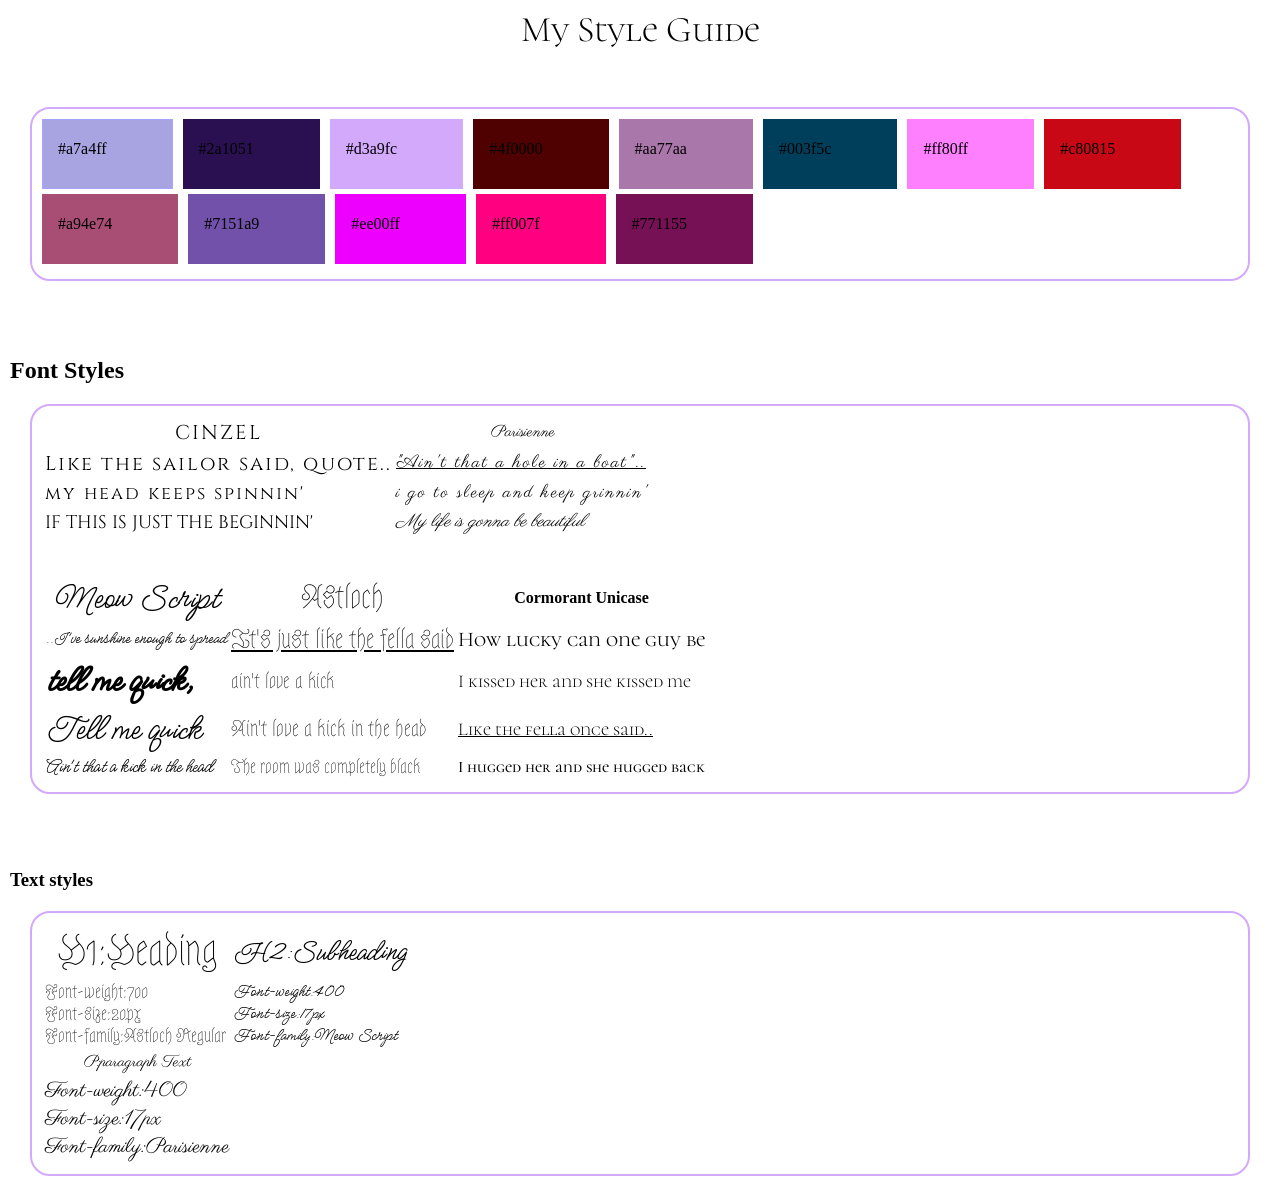
==== commit 16f94507: "Add heading for text styles section" ====
--- a/index.html
+++ b/index.html
@@ -92,6 +92,7 @@
   </section>
 
       <br /><br />
+      <h3>Text styles</h3>
 <section>
   <section class="sections">
     <table>
